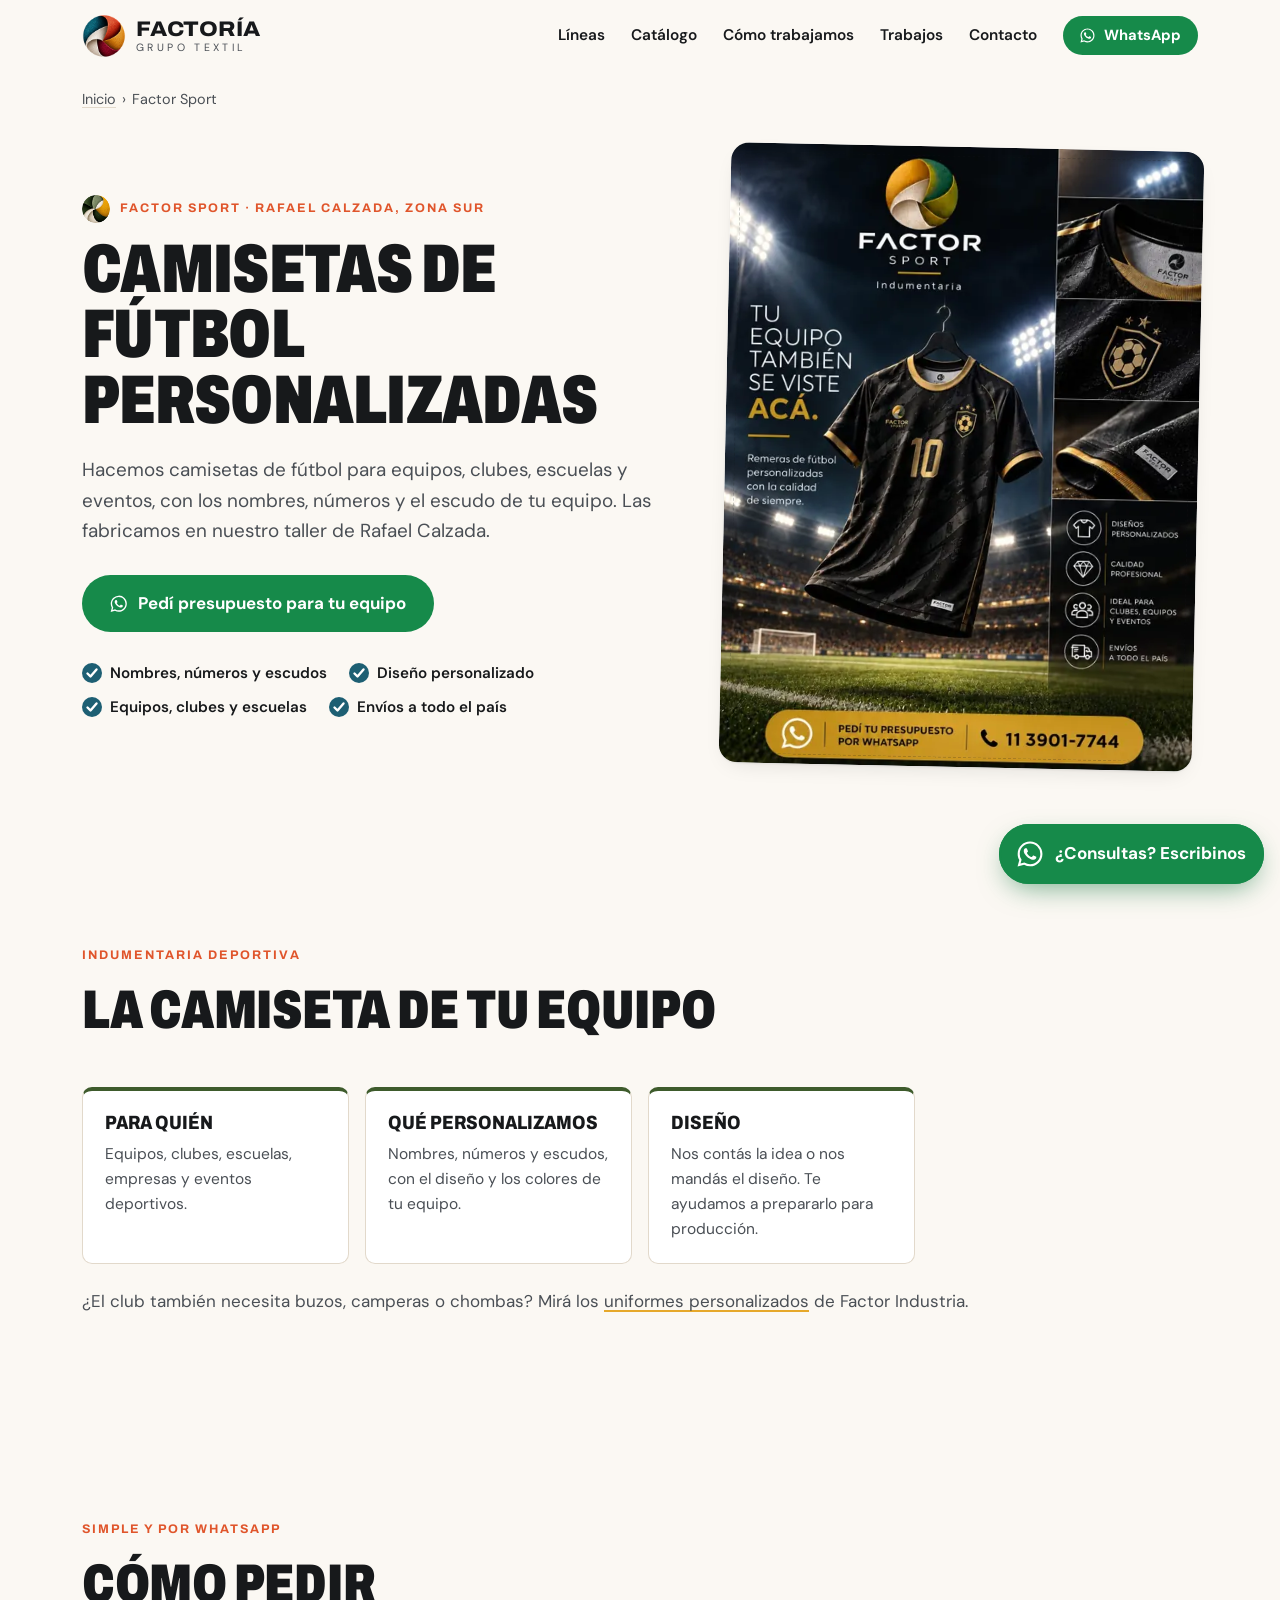
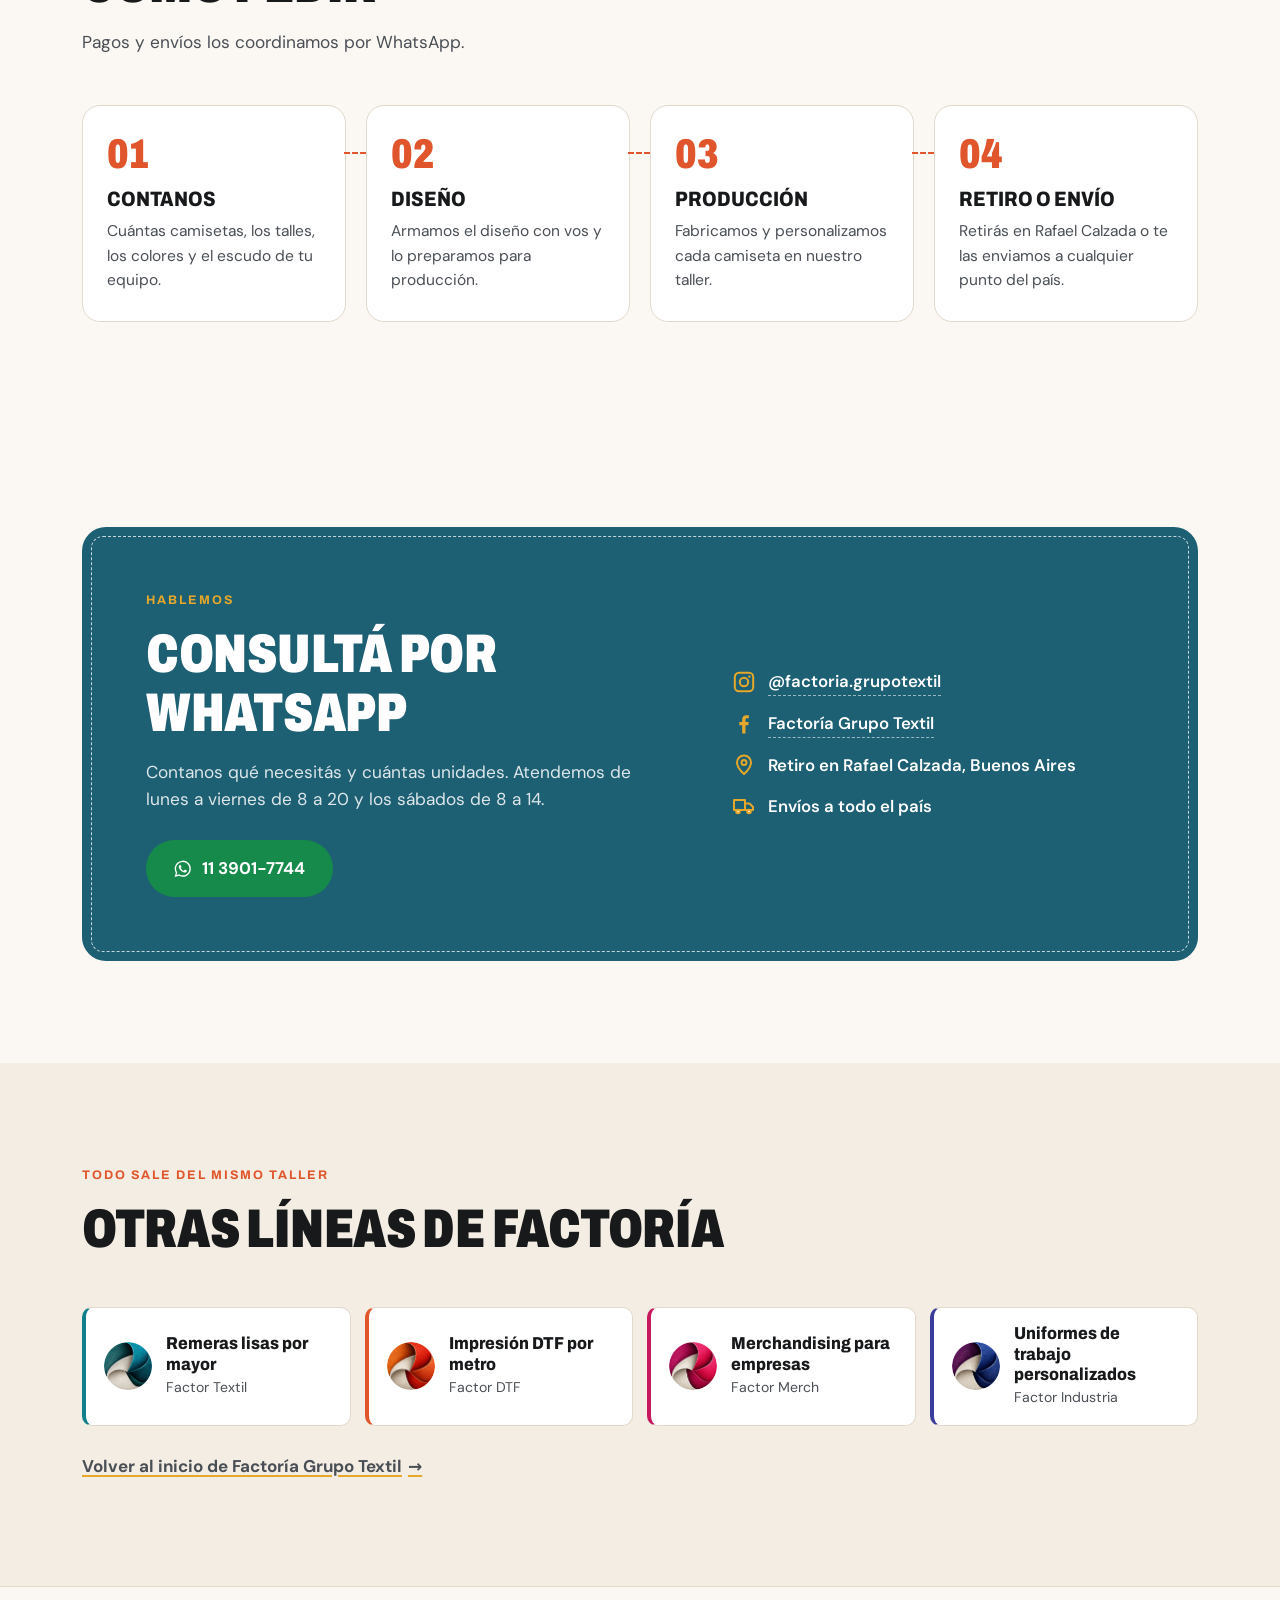
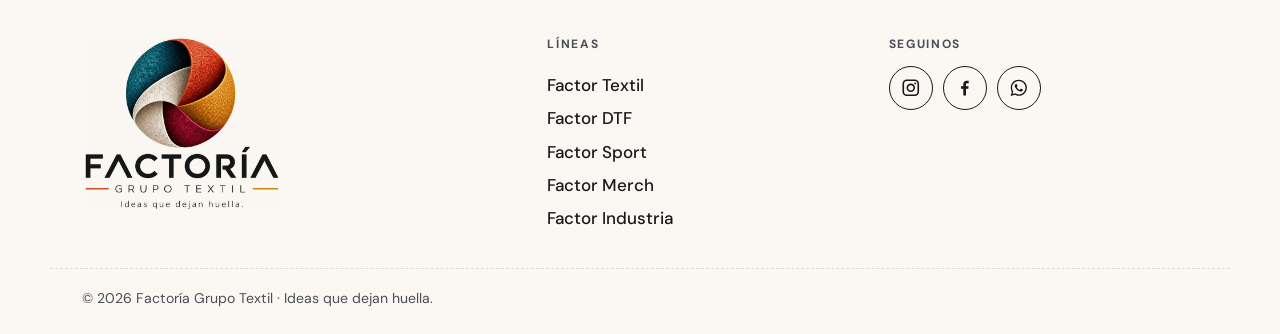
==== camisetas-de-futbol-personalizadas.html @ f6d8043c "Páginas por línea: remeras lisas, DTF, camisetas, merch y uniformes Una página por línea con title, " ====
<!doctype html>
<html lang="es-AR">
<head>
  <meta charset="utf-8">
  <meta name="viewport" content="width=device-width, initial-scale=1">
  <title>Camisetas de fútbol personalizadas · Factor Sport</title>
  <meta name="description" content="Camisetas de fútbol personalizadas para equipos, clubes y escuelas, con nombres, números y escudos. Fábrica en Rafael Calzada, zona sur. Envíos a todo el país.">
  <meta name="theme-color" content="#1d5f73">
  <link rel="canonical" href="https://factoriagrupotextil.com.ar/camisetas-de-futbol-personalizadas">

  <meta property="og:type" content="website">
  <meta property="og:locale" content="es_AR">
  <meta property="og:site_name" content="Factoría Grupo Textil">
  <meta property="og:url" content="https://factoriagrupotextil.com.ar/camisetas-de-futbol-personalizadas">
  <meta property="og:title" content="Camisetas de fútbol personalizadas · Factor Sport">
  <meta property="og:description" content="Camisetas de fútbol personalizadas para equipos, clubes y escuelas, con nombres, números y escudos. Fábrica en Rafael Calzada, zona sur. Envíos a todo el país.">
  <meta property="og:image" content="https://factoriagrupotextil.com.ar/assets/brand/og-image.jpg">
  <meta property="og:image:width" content="1200">
  <meta property="og:image:height" content="630">
  <meta property="og:image:alt" content="Factoría Grupo Textil · Ideas que dejan huella">
  <meta name="twitter:card" content="summary_large_image">

  <link rel="icon" href="/favicon.ico" sizes="any">
  <link rel="icon" type="image/png" sizes="32x32" href="/assets/brand/favicon-32.png">
  <link rel="apple-touch-icon" href="/assets/brand/apple-touch-icon.png">

  <link rel="preload" href="/assets/fonts/archivo-var.woff2" as="font" type="font/woff2" crossorigin>
  <link rel="preload" href="/assets/fonts/dm-sans-var.woff2" as="font" type="font/woff2" crossorigin>
  <link rel="stylesheet" href="/css/styles.css">

  <!-- Google Analytics 4 -->
  <script async src="https://www.googletagmanager.com/gtag/js?id=G-RGEYKYGEFB"></script>
  <script>
    window.dataLayer = window.dataLayer || [];
    function gtag(){dataLayer.push(arguments);}
    gtag('js', new Date());
    gtag('config', 'G-RGEYKYGEFB');
  </script>

  <script type="application/ld+json">
  {
    "@context": "https://schema.org",
    "@graph": [
      {
        "@type": "ClothingStore",
        "@id": "https://factoriagrupotextil.com.ar/#org",
        "name": "Factoría Grupo Textil",
        "url": "https://factoriagrupotextil.com.ar/"
      },
      {
        "@type": "BreadcrumbList",
        "itemListElement": [
          {
            "@type": "ListItem",
            "position": 1,
            "name": "Inicio",
            "item": "https://factoriagrupotextil.com.ar/"
          },
          {
            "@type": "ListItem",
            "position": 2,
            "name": "Factor Sport",
            "item": "https://factoriagrupotextil.com.ar/camisetas-de-futbol-personalizadas"
          }
        ]
      },
      {
        "@type": "Service",
        "@id": "https://factoriagrupotextil.com.ar/camisetas-de-futbol-personalizadas#servicio",
        "name": "Camisetas de fútbol personalizadas",
        "serviceType": "Fabricación de camisetas de fútbol personalizadas",
        "description": "Camisetas de fútbol personalizadas para equipos, clubes y escuelas, con nombres, números y escudos. Fábrica en Rafael Calzada, zona sur. Envíos a todo el país.",
        "url": "https://factoriagrupotextil.com.ar/camisetas-de-futbol-personalizadas",
        "image": "https://factoriagrupotextil.com.ar/assets/img/lineas/sport-equipos.webp",
        "brand": {
          "@type": "Brand",
          "name": "Factor Sport"
        },
        "provider": {
          "@id": "https://factoriagrupotextil.com.ar/#org"
        },
        "areaServed": {
          "@type": "Country",
          "name": "Argentina"
        }
      }
    ]
  }
  </script>
</head>
<body class="page-line" data-linea="Factor Sport" style="--c:#3e5b2c">
  <a class="skip" href="#main">Saltar al contenido</a>

  <!-- ═════════ HEADER ═════════ -->
  <header class="site-header" id="top">
    <div class="wrap header-row">
      <a class="brand" href="/" aria-label="Factoría Grupo Textil, inicio">
        <img src="/assets/brand/factoria-iso.png" alt="" width="44" height="44">
        <span class="brand-text">
          <span class="brand-name">FACTORÍA</span>
          <span class="brand-sub">Grupo Textil</span>
        </span>
      </a>

      <button class="nav-toggle" aria-expanded="false" aria-controls="nav" aria-label="Abrir menú">
        <span></span><span></span><span></span>
      </button>

      <nav class="nav" id="nav" aria-label="Principal">
        <a href="/#lineas">Líneas</a>
        <a href="/#catalogo">Catálogo</a>
        <a href="/#proceso">Cómo trabajamos</a>
        <a href="/#trabajos">Trabajos</a>
        <a href="#contacto">Contacto</a>
        <a class="btn btn-wa btn-sm" data-wa="¡Hola! Quiero un presupuesto de camisetas de fútbol para mi equipo (Factor Sport)." href="https://wa.me/5491139017744" target="_blank" rel="noopener">
          <svg class="ico" aria-hidden="true"><use href="#i-wa"/></svg> WhatsApp
        </a>
      </nav>
    </div>
  </header>

  <main id="main">

    <!-- ═════════ HERO ═════════ -->
    <section class="hero page-hero">
      <div class="wrap">
        <nav class="crumbs" aria-label="Migas de pan">
          <ol>
            <li><a href="/">Inicio</a></li>
            <li aria-current="page">Factor Sport</li>
          </ol>
        </nav>
      </div>
      <div class="wrap hero-grid">
        <div class="hero-copy">
          <p class="eyebrow"><img class="eyebrow-logo" src="/assets/brand/factor-sport-iso.webp" alt="" width="28" height="28"> Factor Sport · Rafael Calzada, zona sur</p>
          <h1 class="display display-page">Camisetas de fútbol personalizadas</h1>
          <p class="lead">Hacemos camisetas de fútbol para equipos, clubes, escuelas y eventos, con los nombres, números y el escudo de tu equipo. Las fabricamos en nuestro taller de Rafael Calzada.</p>

          <div class="hero-ctas">
            <a class="btn btn-wa btn-lg" data-wa="¡Hola! Quiero un presupuesto de camisetas de fútbol para mi equipo (Factor Sport)." href="https://wa.me/5491139017744" target="_blank" rel="noopener"><svg class="ico" aria-hidden="true"><use href="#i-wa"/></svg> Pedí presupuesto para tu equipo</a>
          </div>

          <ul class="checks" aria-label="Por qué Factor Sport">
            <li>Nombres, números y escudos</li>
            <li>Diseño personalizado</li>
            <li>Equipos, clubes y escuelas</li>
            <li>Envíos a todo el país</li>
          </ul>
        </div>

        <figure class="hero-art stitch">
          <img src="/assets/img/lineas/sport-equipos.webp" srcset="/assets/img/lineas/sport-equipos-sm.webp 560w, /assets/img/lineas/sport-equipos.webp 1024w" sizes="(max-width: 900px) min(520px, calc(100vw - 32px)), 480px" alt="Camiseta de fútbol personalizada negra con detalles dorados, número y escudo, de Factor Sport" width="1024" height="1536" fetchpriority="high">
        </figure>
      </div>
    </section>

    <section class="section" id="camisetas">
      <div class="wrap">
        <header class="section-head">
          <p class="eyebrow">Indumentaria deportiva</p>
          <h2 class="title">La camiseta de tu equipo</h2>
        </header>
        <div class="facts">
          <article class="fact">
            <h3>Para quién</h3>
            <p>Equipos, clubes, escuelas, empresas y eventos deportivos.</p>
          </article>
          <article class="fact">
            <h3>Qué personalizamos</h3>
            <p>Nombres, números y escudos, con el diseño y los colores de tu equipo.</p>
          </article>
          <article class="fact">
            <h3>Diseño</h3>
            <p>Nos contás la idea o nos mandás el diseño. Te ayudamos a prepararlo para producción.</p>
          </article>
        </div>
        <!-- COMPLETAR: mínimo de camisetas por equipo; si nombre, número y escudo van incluidos; técnica (¿sublimado total?). Responde Romina. -->
        <p class="note">¿El club también necesita buzos, camperas o chombas? Mirá los <a href="/uniformes-de-trabajo">uniformes personalizados</a> de Factor Industria.</p>
      </div>
    </section>

    <!-- ═════════ CÓMO PEDIR ═════════ -->
    <section class="section" id="como-pedir">
      <div class="wrap">
        <header class="section-head">
          <p class="eyebrow">Simple y por WhatsApp</p>
          <h2 class="title">Cómo pedir</h2>
          <p class="section-lead">Pagos y envíos los coordinamos por WhatsApp.</p>
        </header>
        <ol class="steps">
          <li class="step">
            <span class="step-n">01</span>
            <h3>Contanos</h3>
            <p>Cuántas camisetas, los talles, los colores y el escudo de tu equipo.</p>
          </li>
          <li class="step">
            <span class="step-n">02</span>
            <h3>Diseño</h3>
            <p>Armamos el diseño con vos y lo preparamos para producción.</p>
          </li>
          <li class="step">
            <span class="step-n">03</span>
            <h3>Producción</h3>
            <p>Fabricamos y personalizamos cada camiseta en nuestro taller.</p>
          </li>
          <li class="step">
            <span class="step-n">04</span>
            <h3>Retiro o envío</h3>
            <p>Retirás en Rafael Calzada o te las enviamos a cualquier punto del país.</p>
          </li>
        </ol>
      </div>
    </section>

    <!-- ═════════ CONTACTO ═════════ -->
    <section class="section" id="contacto">
      <div class="wrap">
        <div class="contact stitch">
          <div class="contact-copy">
            <p class="eyebrow">Hablemos</p>
            <h2 class="title">Consultá por WhatsApp</h2>
            <p class="section-lead">Contanos qué necesitás y cuántas unidades. Atendemos de lunes a viernes de 8 a 20 y los sábados de 8 a 14.</p>
            <a class="btn btn-wa btn-lg" data-wa="¡Hola! Quiero un presupuesto de camisetas de fútbol para mi equipo (Factor Sport)." href="https://wa.me/5491139017744" target="_blank" rel="noopener"><svg class="ico" aria-hidden="true"><use href="#i-wa"/></svg> 11 3901-7744</a>
          </div>
          <ul class="contact-list">
            <li>
              <svg class="ico" aria-hidden="true"><use href="#i-ig"/></svg>
              <a href="https://www.instagram.com/factoria.grupotextil/" target="_blank" rel="noopener">@factoria.grupotextil</a>
            </li>
            <li>
              <svg class="ico" aria-hidden="true"><use href="#i-fb"/></svg>
              <a href="https://www.facebook.com/Factoria.grupo.textil" target="_blank" rel="noopener">Factoría Grupo Textil</a>
            </li>
            <li>
              <svg class="ico" aria-hidden="true"><use href="#i-pin"/></svg>
              <span>Retiro en Rafael Calzada, Buenos Aires</span>
            </li>
            <li>
              <svg class="ico" aria-hidden="true"><use href="#i-truck"/></svg>
              <span>Envíos a todo el país</span>
            </li>
          </ul>
        </div>
      </div>
    </section>

    <section class="section section-alt" id="lineas">
      <div class="wrap">
        <header class="section-head">
          <p class="eyebrow">Todo sale del mismo taller</p>
          <h2 class="title">Otras líneas de Factoría</h2>
        </header>
        <nav class="others" aria-label="Otras líneas">
          <a class="other" href="/remeras-lisas-por-mayor" style="--c:#12808a"><img src="/assets/brand/factor-textil-iso.webp" alt="" width="48" height="48" loading="lazy"><span><strong>Remeras lisas por mayor</strong>Factor Textil</span></a>
          <a class="other" href="/impresion-dtf" style="--c:#e0552b"><img src="/assets/brand/factor-dtf-iso.webp" alt="" width="48" height="48" loading="lazy"><span><strong>Impresión DTF por metro</strong>Factor DTF</span></a>
          <a class="other" href="/merchandising-para-empresas" style="--c:#c8195f"><img src="/assets/brand/factor-merch-iso.webp" alt="" width="48" height="48" loading="lazy"><span><strong>Merchandising para empresas</strong>Factor Merch</span></a>
          <a class="other" href="/uniformes-de-trabajo" style="--c:#3b3d9c"><img src="/assets/brand/factor-indu-iso.webp" alt="" width="48" height="48" loading="lazy"><span><strong>Uniformes de trabajo personalizados</strong>Factor Industria</span></a>
        </nav>
        <p class="note"><a class="link-arrow" href="/">Volver al inicio de Factoría Grupo Textil</a></p>
      </div>
    </section>
  </main>

  <!-- ═════════ FOOTER ═════════ -->
  <footer class="site-footer">
    <div class="wrap footer-grid">
      <div>
        <a href="/"><img class="footer-logo" src="/assets/brand/factoria-logo.webp" alt="Factoría Grupo Textil · Ideas que dejan huella." width="220" height="195" loading="lazy"></a>
      </div>
      <nav aria-label="Líneas">
        <p class="f-title">Líneas</p>
        <a href="/remeras-lisas-por-mayor">Factor Textil</a>
        <a href="/impresion-dtf">Factor DTF</a>
        <a href="/camisetas-de-futbol-personalizadas">Factor Sport</a>
        <a href="/merchandising-para-empresas">Factor Merch</a>
        <a href="/uniformes-de-trabajo">Factor Industria</a>
      </nav>
      <div>
        <p class="f-title">Seguinos</p>
        <div class="socials">
          <a href="https://www.instagram.com/factoria.grupotextil/" target="_blank" rel="noopener" aria-label="Instagram"><svg class="ico" aria-hidden="true"><use href="#i-ig"/></svg></a>
          <a href="https://www.facebook.com/Factoria.grupo.textil" target="_blank" rel="noopener" aria-label="Facebook"><svg class="ico" aria-hidden="true"><use href="#i-fb"/></svg></a>
          <a data-wa="¡Hola Factoría!" href="https://wa.me/5491139017744" target="_blank" rel="noopener" aria-label="WhatsApp"><svg class="ico" aria-hidden="true"><use href="#i-wa"/></svg></a>
        </div>
      </div>
    </div>
    <div class="wrap footer-bottom">
      <p>© <span id="year">2026</span> Factoría Grupo Textil · Ideas que dejan huella.</p>
    </div>
  </footer>

  <!-- Botón flotante de WhatsApp -->
  <a class="wa-float" data-wa="¡Hola! Quiero un presupuesto de camisetas de fútbol para mi equipo (Factor Sport)." href="https://wa.me/5491139017744" target="_blank" rel="noopener" aria-label="Escribinos por WhatsApp">
    <svg aria-hidden="true"><use href="#i-wa"/></svg>
    <span class="wa-float-label">¿Consultas? Escribinos</span>
  </a>

  <!-- Lightbox -->
  <dialog class="lightbox" id="lightbox" aria-label="Imagen ampliada">
    <button class="lb-close" type="button" aria-label="Cerrar">×</button>
    <img alt="">
    <p class="lb-caption"></p>
  </dialog>

  <!-- Íconos -->
  <svg width="0" height="0" style="position:absolute" aria-hidden="true">
    <symbol id="i-wa" viewBox="0 0 24 24"><path fill="currentColor" d="M19.05 4.91A9.82 9.82 0 0 0 12.04 2C6.58 2 2.13 6.45 2.13 11.91c0 1.75.46 3.45 1.32 4.95L2.05 22l5.25-1.38a9.9 9.9 0 0 0 4.74 1.21c5.46 0 9.91-4.45 9.91-9.91 0-2.65-1.03-5.14-2.9-7.01ZM12.04 20.15a8.2 8.2 0 0 1-4.19-1.15l-.3-.18-3.12.82.83-3.04-.2-.31a8.2 8.2 0 0 1-1.26-4.38c0-4.54 3.7-8.24 8.24-8.24 2.2 0 4.27.86 5.82 2.42a8.18 8.18 0 0 1 2.41 5.83c.01 4.54-3.69 8.23-8.23 8.23Zm4.52-6.16c-.25-.12-1.47-.72-1.69-.81-.23-.08-.39-.12-.56.12-.17.25-.64.81-.78.97-.14.17-.29.19-.54.06-.25-.12-1.05-.39-1.99-1.23-.74-.66-1.23-1.47-1.38-1.72-.14-.25-.02-.38.11-.51.11-.11.25-.29.37-.43.12-.14.17-.25.25-.41.08-.17.04-.31-.02-.43-.06-.12-.56-1.34-.76-1.84-.2-.48-.41-.42-.56-.43h-.48c-.17 0-.43.06-.66.31-.22.25-.86.85-.86 2.07 0 1.22.89 2.4 1.01 2.56.12.17 1.75 2.67 4.23 3.74.59.26 1.05.41 1.41.52.59.19 1.13.16 1.56.1.48-.07 1.47-.6 1.67-1.18.21-.58.21-1.07.14-1.18-.06-.11-.22-.17-.47-.29Z"/></symbol>
    <symbol id="i-ig" viewBox="0 0 24 24"><path fill="none" stroke="currentColor" stroke-width="2" d="M7 2.8h10A4.2 4.2 0 0 1 21.2 7v10a4.2 4.2 0 0 1-4.2 4.2H7A4.2 4.2 0 0 1 2.8 17V7A4.2 4.2 0 0 1 7 2.8Z"/><circle cx="12" cy="12" r="4.2" fill="none" stroke="currentColor" stroke-width="2"/><circle cx="17.4" cy="6.6" r="1.2" fill="currentColor"/></symbol>
    <symbol id="i-fb" viewBox="0 0 24 24"><path fill="currentColor" d="M13.5 21.5v-8.2h2.8l.4-3.3h-3.2V7.9c0-.95.27-1.6 1.63-1.6h1.72V3.37a23 23 0 0 0-2.5-.13c-2.48 0-4.18 1.51-4.18 4.3V10H7.3v3.3h2.87v8.2h3.33Z"/></symbol>
    <symbol id="i-pin" viewBox="0 0 24 24"><path fill="none" stroke="currentColor" stroke-width="2" d="M12 21s-7-6.2-7-11.5A7 7 0 0 1 19 9.5C19 14.8 12 21 12 21Z"/><circle cx="12" cy="9.5" r="2.5" fill="none" stroke="currentColor" stroke-width="2"/></symbol>
    <symbol id="i-truck" viewBox="0 0 24 24"><path fill="none" stroke="currentColor" stroke-width="2" stroke-linejoin="round" d="M2 6h11v10H2zM13 9.5h4.5L21 13v3h-8z"/><circle cx="6" cy="17.5" r="1.8" fill="#fff" stroke="currentColor" stroke-width="2"/><circle cx="17" cy="17.5" r="1.8" fill="#fff" stroke="currentColor" stroke-width="2"/></symbol>
  </svg>

  <script src="/js/main.js"></script>
</body>
</html>
---- css/styles.css ----
/* Factoría Grupo Textil · styles.css */

/* Fuentes alojadas en el sitio (licencia SIL OFL, ver assets/fonts) */
@font-face {
  font-family: "Archivo"; src: url("/assets/fonts/archivo-var.woff2") format("woff2");
  font-weight: 100 900; font-stretch: 62% 125%; font-style: normal; font-display: swap;
}
@font-face {
  font-family: "DM Sans"; src: url("/assets/fonts/dm-sans-var.woff2") format("woff2");
  font-weight: 100 1000; font-style: normal; font-display: swap;
}

:root {
  --ink: #17191b;
  --ink-2: #4a4f55;
  --paper: #fbf8f3;
  --cream: #f3ede3;
  --line: #e2d9cb;

  --petroleo: #1d5f73;
  --naranja: #e0552b;
  --mostaza: #e6a82a;
  --bordo: #a3173a;

  --wa: #168a4a;
  --wa-hover: #10733c;

  --radius: 18px;
  --radius-sm: 10px;
  --shadow: 0 1px 2px rgba(23,25,27,.06), 0 8px 24px -12px rgba(23,25,27,.18);

  --f-display: "Archivo", "Arial Narrow", system-ui, sans-serif;
  --f-body: "DM Sans", system-ui, -apple-system, "Segoe UI", sans-serif;

  --wrap: 1180px;
  --gutter: clamp(16px, 4vw, 32px);
  --header-h: 72px;
}

*, *::before, *::after { box-sizing: border-box; }
html { scroll-behavior: smooth; scroll-padding-top: calc(var(--header-h) + 12px); -webkit-text-size-adjust: 100%; }
@media (prefers-reduced-motion: reduce) { html { scroll-behavior: auto; } }

body {
  margin: 0;
  background: var(--paper);
  color: var(--ink);
  font-family: var(--f-body);
  font-size: 17px;
  line-height: 1.6;
  -webkit-font-smoothing: antialiased;
  overflow-x: hidden;
}
img { max-width: 100%; height: auto; display: block; }
a { color: inherit; }
button { font: inherit; color: inherit; }
h1, h2, h3 { margin: 0; line-height: 1.08; }
p { margin: 0; }

.wrap { width: 100%; max-width: var(--wrap); margin-inline: auto; padding-inline: var(--gutter); }

.skip {
  position: absolute; left: 12px; top: -60px; z-index: 100;
  background: var(--ink); color: #fff; padding: 10px 14px; border-radius: 8px; text-decoration: none;
}
.skip:focus { top: 12px; }

:focus-visible { outline: 3px solid var(--mostaza); outline-offset: 3px; border-radius: 6px; }

/* ── Iconos */
.ico { width: 1.15em; height: 1.15em; flex: none; }

/* ── Botones */
.btn {
  display: inline-flex; align-items: center; justify-content: center; gap: .55em;
  padding: .8em 1.25em; border-radius: 999px; border: 2px solid transparent;
  font-weight: 700; font-size: 1rem; line-height: 1.1; text-decoration: none; cursor: pointer;
  transition: background-color .18s, color .18s, border-color .18s, transform .18s;
}
.btn:active { transform: translateY(1px); }
.btn-sm { padding: .6em 1em; font-size: .92rem; }
.btn-lg { padding: 1em 1.5em; font-size: 1.06rem; }
.btn-wa { background: var(--wa); color: #fff; }
.btn-wa:hover { background: var(--wa-hover); }
.btn-ghost { border-color: var(--ink); color: var(--ink); background: transparent; }
.btn-ghost:hover { background: var(--ink); color: var(--paper); }
.btn-line { background: var(--c, var(--ink)); color: #fff; }
.btn-line:hover { filter: brightness(.88); }

.link-arrow {
  display: inline-flex; align-items: center; gap: .35em;
  background: none; border: 0; padding: .2em 0; cursor: pointer;
  font-weight: 700; text-decoration: underline; text-decoration-thickness: 2px; text-underline-offset: 4px;
  text-decoration-color: var(--mostaza);
}
.link-arrow::after { content: "→"; transition: transform .18s; }
.link-arrow:hover::after { transform: translateX(3px); }

/* ── Costura (detalle textil) */
.stitch { position: relative; }
.stitch::after {
  content: ""; position: absolute; inset: 9px; pointer-events: none;
  border: 1.5px dashed rgba(255,255,255,.75); border-radius: calc(var(--radius) - 6px);
}

/* ── Textos comunes */
.eyebrow {
  font-family: var(--f-display); font-weight: 700; font-stretch: 100%;
  text-transform: uppercase; letter-spacing: .16em; font-size: .78rem; color: var(--naranja);
  margin-bottom: .9rem;
}
.title {
  font-family: var(--f-display); font-weight: 900; font-stretch: 75%;
  text-transform: uppercase; font-size: clamp(2rem, 4.6vw, 3.4rem); letter-spacing: -.005em;
}
.section-lead { color: var(--ink-2); font-size: 1.08rem; max-width: 60ch; margin-top: 1rem; }

/* ── Header */
.site-header {
  position: sticky; top: 0; z-index: 50; height: var(--header-h);
  background: rgba(251,248,243,.92); backdrop-filter: saturate(1.4) blur(10px); -webkit-backdrop-filter: saturate(1.4) blur(10px);
  border-bottom: 1px solid transparent; transition: border-color .2s, box-shadow .2s;
}
.site-header.scrolled { border-bottom-color: var(--line); box-shadow: 0 6px 20px -16px rgba(0,0,0,.4); }
.header-row { height: 100%; display: flex; align-items: center; justify-content: space-between; gap: 16px; }

.brand { display: inline-flex; align-items: center; gap: 10px; text-decoration: none; }
.brand img { width: 44px; height: 44px; }
.brand-text { display: flex; flex-direction: column; line-height: 1; }
.brand-name { font-family: var(--f-display); font-weight: 800; font-stretch: 110%; font-size: 1.32rem; letter-spacing: .02em; }
.brand-sub { font-size: .66rem; letter-spacing: .32em; text-transform: uppercase; color: var(--ink-2); margin-top: 4px; }

.nav { display: flex; align-items: center; gap: 26px; }
.nav > a:not(.btn) { text-decoration: none; font-weight: 600; font-size: .96rem; position: relative; }
.nav > a:not(.btn)::after {
  content: ""; position: absolute; left: 0; right: 100%; bottom: -4px; height: 2px; background: var(--naranja); transition: right .2s;
}
.nav > a:not(.btn):hover::after { right: 0; }

.nav-toggle { display: none; }

@media (max-width: 900px) {
  .nav-toggle {
    display: inline-flex; flex-direction: column; justify-content: center; gap: 5px;
    width: 44px; height: 44px; padding: 10px; border: 0; background: transparent; cursor: pointer;
  }
  .nav-toggle span { display: block; height: 2px; background: var(--ink); border-radius: 2px; transition: transform .2s, opacity .2s; }
  .nav-open .nav-toggle span:nth-child(1) { transform: translateY(7px) rotate(45deg); }
  .nav-open .nav-toggle span:nth-child(2) { opacity: 0; }
  .nav-open .nav-toggle span:nth-child(3) { transform: translateY(-7px) rotate(-45deg); }

  .nav {
    position: fixed; inset: var(--header-h) 0 auto 0;
    flex-direction: column; align-items: stretch; gap: 0;
    background: var(--paper); border-bottom: 1px solid var(--line);
    padding: 8px var(--gutter) 20px;
    transform: translateY(-8px); opacity: 0; visibility: hidden; transition: opacity .2s, transform .2s, visibility .2s;
  }
  .nav-open .nav { transform: none; opacity: 1; visibility: visible; }
  .nav > a:not(.btn) { padding: 14px 0; border-bottom: 1px dashed var(--line); font-size: 1.05rem; }
  .nav > a:not(.btn)::after { display: none; }
  .nav .btn { margin-top: 16px; }
}

/* ── Hero */
.hero { padding: clamp(32px, 6vw, 72px) 0 clamp(40px, 6vw, 80px); overflow: hidden; }
.hero-grid { display: grid; grid-template-columns: minmax(0, 1.1fr) minmax(0, .9fr); gap: clamp(28px, 5vw, 64px); align-items: center; }

.display {
  font-family: var(--f-display); font-weight: 900; font-stretch: 72%;
  text-transform: uppercase; font-size: clamp(2.5rem, 6.6vw, 5.2rem); line-height: .95; letter-spacing: -.01em;
}
.hl {
  display: inline-block; background: var(--mostaza); color: var(--ink);
  padding: .02em .14em .04em; margin-left: -.06em; transform: rotate(-1deg); box-decoration-break: clone; -webkit-box-decoration-break: clone;
}
.display-sub {
  display: block; margin-top: .55em;
  font-family: var(--f-body); font-weight: 700; font-size: clamp(.95rem, 1.7vw, 1.2rem);
  letter-spacing: .32em; color: var(--ink-2);
}
.lead { font-size: clamp(1.05rem, 1.5vw, 1.18rem); color: var(--ink-2); max-width: 54ch; margin-top: 1.4rem; }

.hero-ctas { display: flex; flex-wrap: wrap; gap: 12px; margin-top: 1.8rem; }

.checks { list-style: none; padding: 0; margin: 1.8rem 0 0; display: flex; flex-wrap: wrap; gap: 10px 22px; }
.checks li { display: inline-flex; align-items: center; gap: 8px; font-weight: 600; font-size: .95rem; }
.checks li::before {
  content: ""; width: 20px; height: 20px; flex: none; border-radius: 50%;
  background: var(--petroleo) url("data:image/svg+xml,%3Csvg xmlns='http://www.w3.org/2000/svg' viewBox='0 0 20 20'%3E%3Cpath d='M5.5 10.5l3 3 6-7' fill='none' stroke='%23fff' stroke-width='2.4' stroke-linecap='round' stroke-linejoin='round'/%3E%3C/svg%3E") center/100% no-repeat;
}

.hero-art { margin: 0; border-radius: var(--radius); overflow: hidden; background: #fff; box-shadow: var(--shadow); transform: rotate(1.2deg); }
.hero-art::after { border-color: rgba(23,25,27,.22); }
.hero-art img { width: 100%; }

@media (max-width: 600px) { .display { font-size: 12vw; } }
@media (max-width: 900px) {
  .hero-grid { grid-template-columns: 1fr; }
  .hero-art { transform: none; max-width: 520px; }
}

/* ── Públicos */
.audiences { padding-bottom: clamp(48px, 7vw, 88px); }
.aud-grid { display: grid; grid-template-columns: 1fr 1fr; gap: 20px; }
.aud { border-radius: var(--radius); padding: clamp(24px, 3.5vw, 40px); display: flex; flex-direction: column; gap: 12px; }
.aud h2 { font-family: var(--f-display); font-weight: 800; font-stretch: 85%; font-size: clamp(1.5rem, 2.6vw, 2rem); text-transform: uppercase; }
.aud p:not(.aud-tag) { color: inherit; opacity: .88; max-width: 48ch; }
.aud .link-arrow { margin-top: auto; align-self: flex-start; }
.aud-tag { font-weight: 700; text-transform: uppercase; letter-spacing: .14em; font-size: .75rem; }
.aud-a { background: var(--petroleo); color: #fff; }
.aud-a .aud-tag { color: var(--mostaza); }
.aud-b { background: var(--naranja); color: #fff; }
.aud-b .aud-tag { color: #fff2d6; }
.aud .link-arrow { text-decoration-color: currentColor; }

@media (max-width: 760px) { .aud-grid { grid-template-columns: 1fr; } }

/* ── Secciones */
.section { padding: clamp(56px, 8vw, 104px) 0; }
.section-alt { background: var(--cream); }
.section-head { margin-bottom: clamp(28px, 4vw, 48px); }

/* ── Líneas */
.lines { display: flex; flex-direction: column; gap: clamp(40px, 6vw, 72px); }
.line { display: grid; grid-template-columns: minmax(0, .85fr) minmax(0, 1.15fr); gap: clamp(24px, 5vw, 64px); align-items: center; }
.line:nth-child(even) .line-media { order: 2; }

.line-media {
  border-radius: var(--radius); overflow: hidden; background: #fff; box-shadow: var(--shadow);
  justify-self: center; width: 100%; max-width: 440px;
}
.line-media img { width: 100%; max-height: 560px; object-fit: cover; object-position: top; cursor: zoom-in; }
.line-media::after { border-color: color-mix(in srgb, var(--c) 55%, transparent); }

.line-body { position: relative; padding-left: 22px; border-left: 4px solid var(--c); }
.line-logo { width: 64px; height: 64px; border-radius: 50%; margin-bottom: 14px; }
.line h3 { font-family: var(--f-display); font-weight: 900; font-stretch: 80%; text-transform: uppercase; font-size: clamp(1.9rem, 3.6vw, 2.7rem); }
.line-tag { color: var(--c); font-weight: 700; font-size: 1.1rem; margin-top: 4px; }

.bullets { list-style: none; padding: 0; margin: 18px 0 24px; display: grid; gap: 8px; }
.bullets li { position: relative; padding-left: 26px; }
.bullets li::before {
  content: ""; position: absolute; left: 0; top: .62em; width: 14px; height: 0;
  border-top: 2px dashed var(--c);
}
.line-actions { display: flex; flex-wrap: wrap; align-items: center; gap: 14px 22px; }

@media (max-width: 820px) {
  .line { grid-template-columns: 1fr; }
  .line:nth-child(even) .line-media { order: 0; }
  .line-media { max-width: 520px; justify-self: start; }
  .line-media img { max-height: 420px; }
}

/* ── Catálogo */
.filters { display: flex; flex-wrap: wrap; gap: 8px; margin-bottom: 24px; }
.chip {
  border: 1.5px solid var(--ink); background: transparent; border-radius: 999px;
  padding: .45em 1em; font-weight: 600; font-size: .92rem; cursor: pointer; transition: background-color .15s, color .15s;
}
.chip:hover { background: rgba(23,25,27,.06); }
.chip[aria-selected="true"] { background: var(--ink); color: var(--paper); }

.products { display: grid; grid-template-columns: repeat(auto-fill, minmax(260px, 1fr)); gap: 16px; }
.product {
  background: #fff; border-radius: var(--radius-sm); padding: 20px; border: 1px solid var(--line);
  display: flex; flex-direction: column; gap: 10px; transition: transform .18s, box-shadow .18s;
}
.product:hover { transform: translateY(-2px); box-shadow: var(--shadow); }
.p-cat { font-size: .72rem; font-weight: 700; text-transform: uppercase; letter-spacing: .14em; color: var(--naranja); }
.p-name { font-family: var(--f-display); font-weight: 800; font-stretch: 90%; font-size: 1.12rem; line-height: 1.2; }
.p-desc { color: var(--ink-2); font-size: .94rem; }
.p-sizes { list-style: none; padding: 0; margin: 2px 0 0; display: flex; flex-wrap: wrap; gap: 6px; }
.p-sizes li {
  font-size: .78rem; font-weight: 700; padding: 3px 8px; border-radius: 6px;
  background: var(--cream); border: 1px dashed #cdbfa9;
}
.more-wrap { display: flex; justify-content: center; margin-top: 28px; }
.p-actions { margin-top: auto; padding-top: 8px; display: flex; flex-wrap: wrap; align-items: center; gap: 10px 16px; }

/* ── Proceso */
.steps { list-style: none; padding: 0; margin: 0; display: grid; grid-template-columns: repeat(4, 1fr); gap: 20px; counter-reset: s; }
.step { position: relative; padding: 28px 24px; border-radius: var(--radius); background: #fff; border: 1px solid var(--line); }
.step:not(:last-child)::after {
  content: ""; position: absolute; top: 46px; right: -21px; width: 22px; border-top: 2px dashed var(--naranja);
}
.step-n { font-family: var(--f-display); font-weight: 900; font-stretch: 75%; font-size: 2.6rem; line-height: 1; color: var(--naranja); }
.step h3 { font-family: var(--f-display); font-weight: 800; font-stretch: 85%; text-transform: uppercase; font-size: 1.3rem; margin: 12px 0 8px; }
.step p { color: var(--ink-2); font-size: .97rem; }

@media (max-width: 960px) {
  .steps { grid-template-columns: 1fr 1fr; }
  .step:nth-child(2)::after { display: none; }
}
@media (max-width: 560px) {
  .steps { grid-template-columns: 1fr; }
  .step::after { display: none; }
}

/* ── Trabajos (sección oscura) */
.section-dark { background: #141618; color: #f3ede3; }
.section-dark .eyebrow { color: var(--mostaza); }

.gallery {
  display: grid; grid-template-columns: repeat(auto-fill, minmax(220px, 1fr));
  grid-auto-rows: 240px; grid-auto-flow: dense; gap: 12px;
}
.g-item {
  position: relative; padding: 0; border: 0; border-radius: var(--radius-sm); overflow: hidden; cursor: zoom-in;
  background: #222; text-align: left;
}
.g-item img { width: 100%; height: 100%; object-fit: cover; transition: transform .4s; }
.g-item:hover img { transform: scale(1.04); }
.g-item span {
  position: absolute; left: 10px; bottom: 10px; right: 10px;
  font-weight: 700; font-size: .86rem; color: #fff;
  background: rgba(20,22,24,.78); padding: 6px 10px; border-radius: 8px; width: fit-content; max-width: calc(100% - 20px);
}
.g-tall { grid-row: span 2; }
.g-wide { grid-column: span 2; }
@media (max-width: 520px) {
  .gallery { grid-template-columns: 1fr 1fr; grid-auto-rows: 170px; gap: 8px; }
  .g-item span { font-size: .74rem; padding: 4px 7px; left: 6px; bottom: 6px; }
}

.gallery-cta { margin-top: 32px; display: flex; flex-wrap: wrap; align-items: center; gap: 14px 18px; font-weight: 700; font-size: 1.1rem; }

/* ── Contacto */
.contact {
  display: grid; grid-template-columns: 1.3fr 1fr; gap: clamp(24px, 5vw, 64px); align-items: center;
  background: var(--petroleo); color: #fff; border-radius: calc(var(--radius) + 6px);
  padding: clamp(28px, 5vw, 64px);
}
.contact .eyebrow { color: var(--mostaza); }
.contact .section-lead { color: rgba(255,255,255,.85); margin-bottom: 1.6rem; }
.contact-list { list-style: none; padding: 0; margin: 0; display: grid; gap: 14px; }
.contact-list li { display: flex; align-items: center; gap: 12px; font-weight: 600; font-size: 1.05rem; }
.contact-list .ico { width: 24px; height: 24px; color: var(--mostaza); }
.contact-list a { text-decoration: none; border-bottom: 1.5px dashed rgba(255,255,255,.55); }
.contact-list a:hover { border-bottom-style: solid; }
@media (max-width: 820px) { .contact { grid-template-columns: 1fr; } }

/* ── Footer */
.site-footer { border-top: 1px solid var(--line); padding: 48px 0 24px; background: var(--paper); }
.footer-grid { display: grid; grid-template-columns: 1.4fr 1fr 1fr; gap: 32px; align-items: start; }
.footer-logo { width: 200px; height: auto; mix-blend-mode: multiply; }
.f-title { font-weight: 700; text-transform: uppercase; letter-spacing: .14em; font-size: .75rem; color: var(--ink-2); margin-bottom: 12px; }
.site-footer nav { display: grid; gap: 6px; }
.site-footer nav a { text-decoration: none; font-weight: 500; }
.site-footer nav a:hover { color: var(--naranja); }
.socials { display: flex; gap: 10px; }
.socials a {
  width: 44px; height: 44px; border-radius: 50%; display: grid; place-items: center;
  border: 1.5px solid var(--ink); transition: background-color .15s, color .15s;
}
.socials a:hover { background: var(--ink); color: var(--paper); }
.footer-bottom { margin-top: 36px; padding-top: 18px; border-top: 1px dashed var(--line); font-size: .88rem; color: var(--ink-2); }
@media (max-width: 720px) { .footer-grid { grid-template-columns: 1fr 1fr; } .footer-grid > div:first-child { grid-column: 1 / -1; } }

/* ── WhatsApp flotante */
.wa-float {
  position: fixed; right: max(16px, env(safe-area-inset-right)); bottom: max(16px, env(safe-area-inset-bottom)); z-index: 60;
  display: inline-flex; align-items: center; gap: 10px;
  height: 60px; padding: 0 18px 0 16px; border-radius: 999px;
  background: var(--wa); color: #fff; text-decoration: none; font-weight: 700;
  box-shadow: 0 10px 28px -8px rgba(16,115,60,.6);
  transition: background-color .18s, transform .18s;
}
.wa-float:hover { background: var(--wa-hover); transform: translateY(-2px); }
.wa-float svg { width: 30px; height: 30px; flex: none; }
.wa-float::before {
  content: ""; position: absolute; inset: 0; border-radius: inherit; border: 2px solid var(--wa);
  animation: pulse 2.4s ease-out infinite; pointer-events: none;
}
@keyframes pulse { 0% { transform: scale(1); opacity: .7; } 80%, 100% { transform: scale(1.35); opacity: 0; } }
@media (prefers-reduced-motion: reduce) { .wa-float::before { animation: none; display: none; } }
@media (max-width: 640px) {
  .wa-float { width: 60px; padding: 0; justify-content: center; }
  .wa-float-label { position: absolute; width: 1px; height: 1px; overflow: hidden; clip: rect(0 0 0 0); white-space: nowrap; }
}

/* ── Lightbox */
.lightbox {
  border: 0; padding: 0; background: transparent; max-width: min(92vw, 1100px); max-height: 92vh; overflow: visible;
}
.lightbox::backdrop { background: rgba(10,11,12,.86); }
.lightbox img { max-width: min(92vw, 1100px); max-height: 82vh; width: auto; margin-inline: auto; border-radius: 10px; }
.lb-caption { color: #f3ede3; text-align: center; margin-top: 10px; font-weight: 600; }
.lb-close {
  position: absolute; top: -14px; right: -14px; width: 44px; height: 44px; border-radius: 50%;
  border: 0; background: #fff; color: var(--ink); font-size: 1.7rem; line-height: 1; cursor: pointer; box-shadow: var(--shadow);
}
@media (max-width: 640px) { .lb-close { top: -52px; right: 0; } }

/* ── Páginas de línea */
.page-hero { padding-top: 16px; }
.crumbs ol { list-style: none; padding: 0; margin: 0 0 clamp(20px, 3vw, 36px); display: flex; flex-wrap: wrap; gap: 6px; font-size: .9rem; color: var(--ink-2); }
.crumbs li + li::before { content: "›"; margin-right: 6px; }
.crumbs a { text-decoration-color: var(--line); text-underline-offset: 3px; }
.eyebrow-logo { display: inline-block; width: 28px; height: 28px; border-radius: 50%; vertical-align: middle; margin-right: 6px; }
.display-page { font-size: clamp(2.3rem, 5.4vw, 4.3rem); }
.page-hero .hero-art img { max-height: 620px; object-fit: cover; object-position: top; }

.facts { display: grid; grid-template-columns: repeat(auto-fill, minmax(250px, 1fr)); gap: 16px; }
.fact { background: #fff; border: 1px solid var(--line); border-top: 4px solid var(--c, var(--naranja)); border-radius: var(--radius-sm); padding: 22px; }
.fact h3 { font-family: var(--f-display); font-weight: 800; font-stretch: 85%; text-transform: uppercase; font-size: 1.2rem; margin-bottom: 8px; }
.fact p { color: var(--ink-2); font-size: .97rem; }
.fact a, .note a { text-decoration-color: var(--mostaza); text-decoration-thickness: 2px; text-underline-offset: 3px; }

.page-figure { margin: 28px 0 0; max-width: 560px; border-radius: var(--radius); overflow: hidden; background: #fff; box-shadow: var(--shadow); }
.page-figure::after { border-color: color-mix(in srgb, var(--c) 55%, transparent); }
.figure-zoom { display: block; width: 100%; padding: 0; border: 0; background: none; cursor: zoom-in; }
.split { display: grid; grid-template-columns: minmax(0, 1.1fr) minmax(0, .9fr); gap: clamp(28px, 5vw, 64px); align-items: center; }
.split .page-figure { margin: 0; justify-self: center; }
.prose { max-width: 60ch; color: var(--ink-2); margin-top: 1.2rem; }
.prose p + p { margin-top: 1em; }
.note { margin-top: 24px; color: var(--ink-2); }
@media (max-width: 820px) { .split { grid-template-columns: 1fr; } .split .page-figure { justify-self: start; } }

.others { display: grid; grid-template-columns: repeat(auto-fill, minmax(240px, 1fr)); gap: 14px; }
.other {
  display: flex; align-items: center; gap: 14px; padding: 16px 18px; text-decoration: none;
  background: #fff; border: 1px solid var(--line); border-left: 4px solid var(--c); border-radius: var(--radius-sm);
  transition: transform .18s, box-shadow .18s;
}
.other:hover { transform: translateY(-2px); box-shadow: var(--shadow); }
.other img { width: 48px; height: 48px; border-radius: 50%; flex: none; }
.other span { display: flex; flex-direction: column; font-size: .88rem; color: var(--ink-2); }
.other strong { font-family: var(--f-display); font-weight: 800; font-stretch: 90%; font-size: 1.08rem; line-height: 1.2; color: var(--ink); }

/* ── Animación de entrada */
.reveal { opacity: 0; transform: translateY(18px); transition: opacity .6s ease, transform .6s ease; }
.reveal.in { opacity: 1; transform: none; }
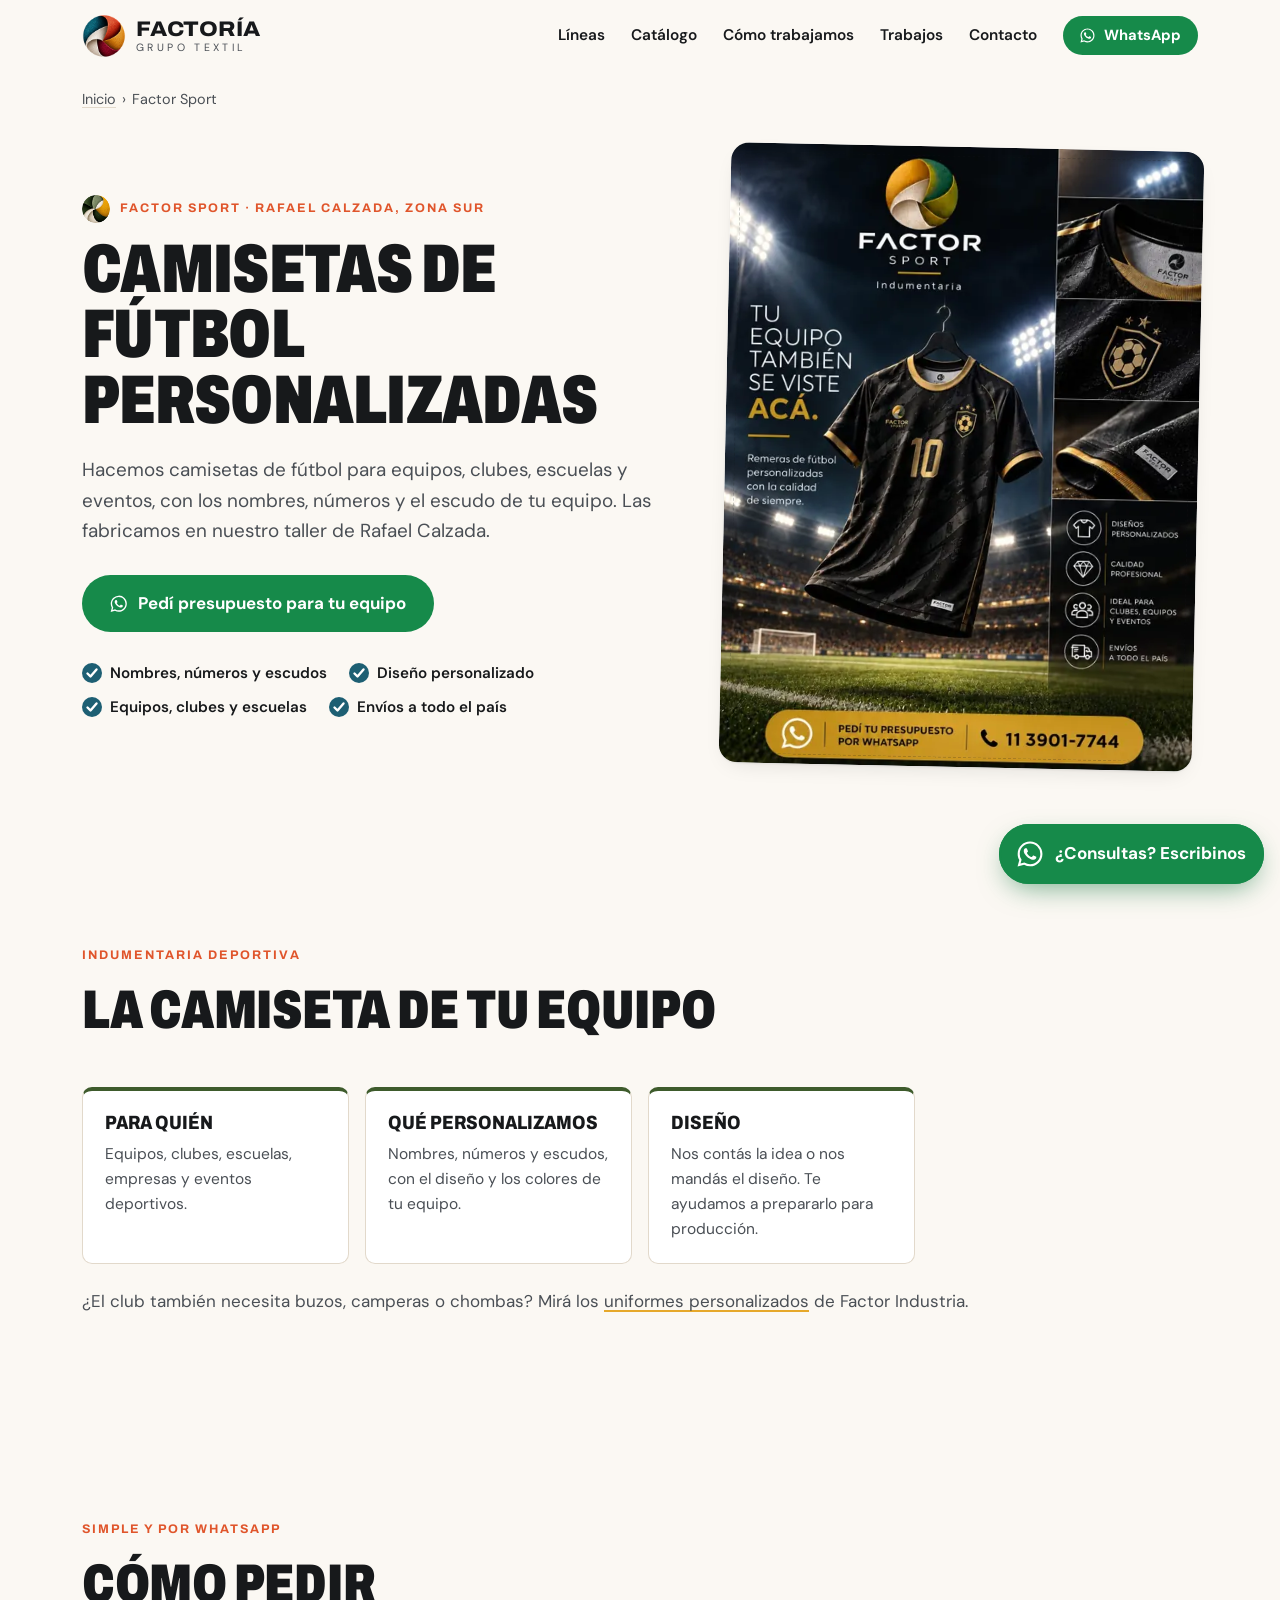
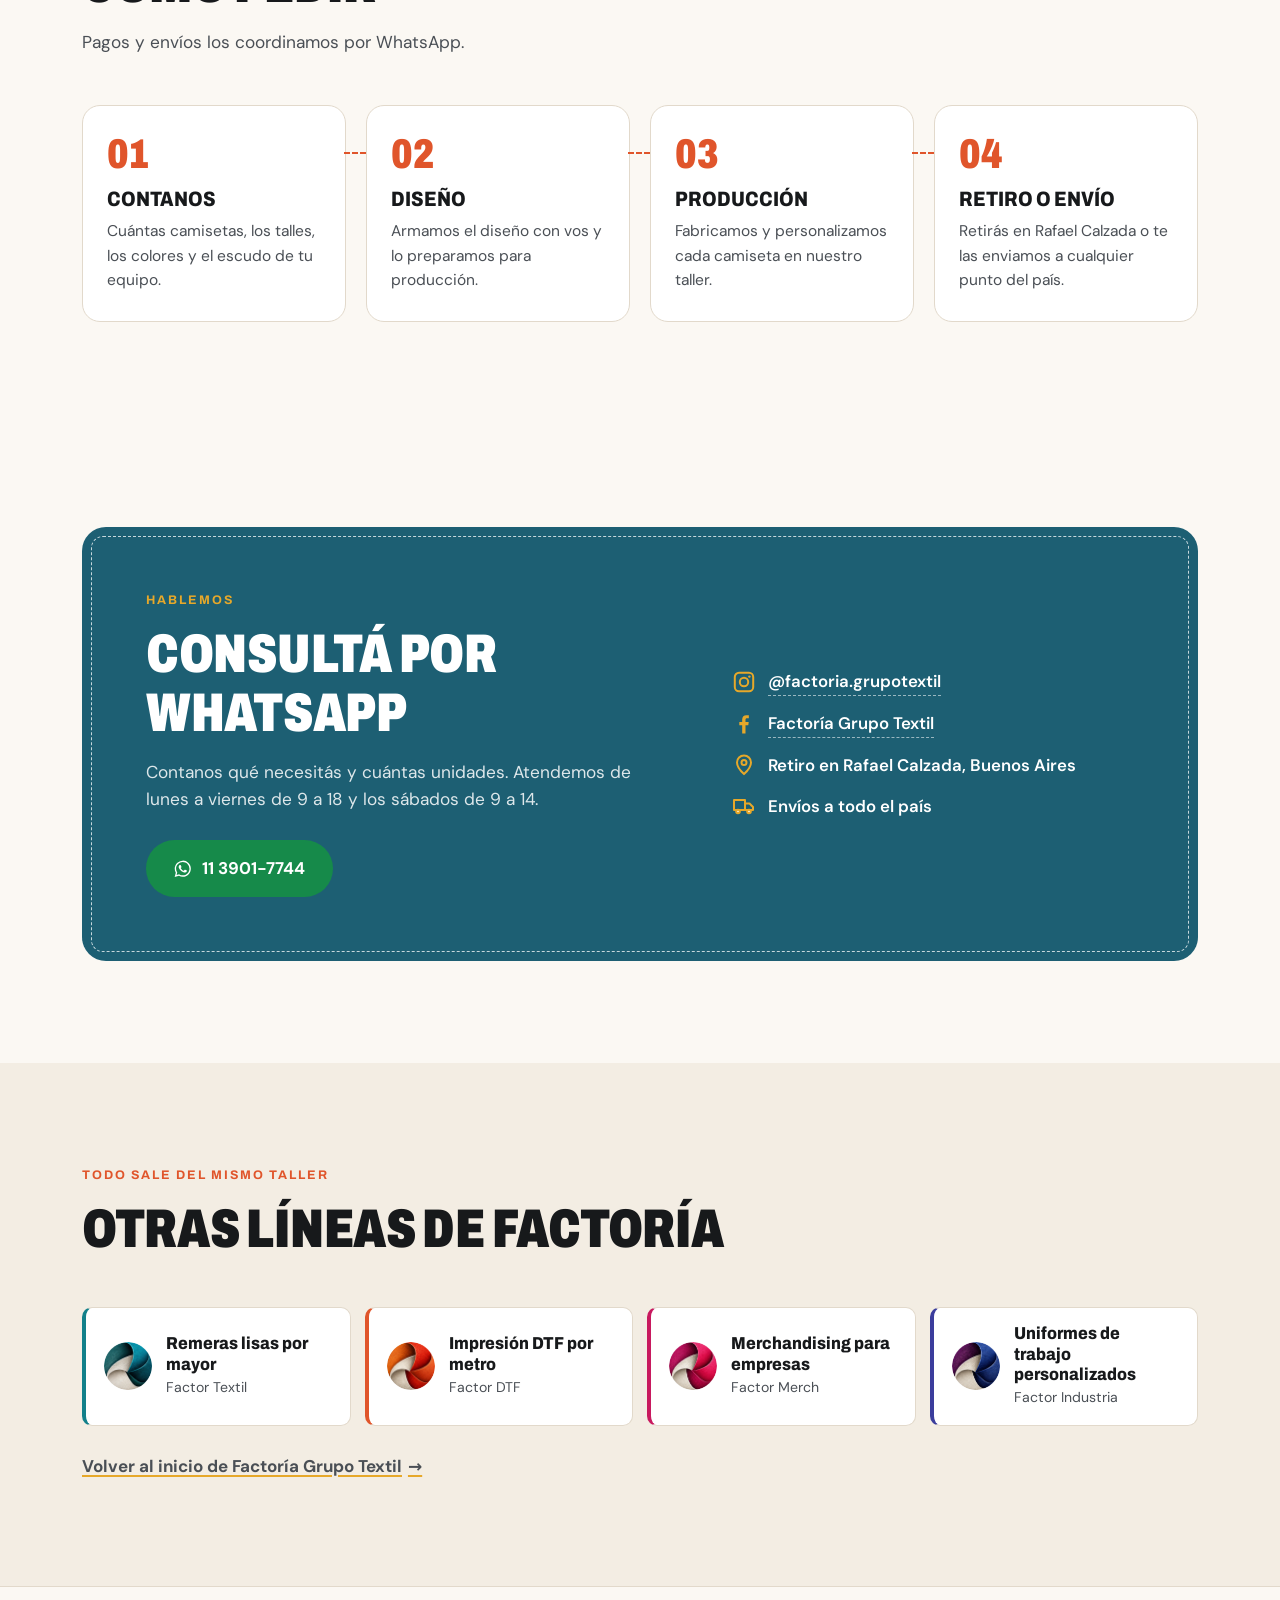
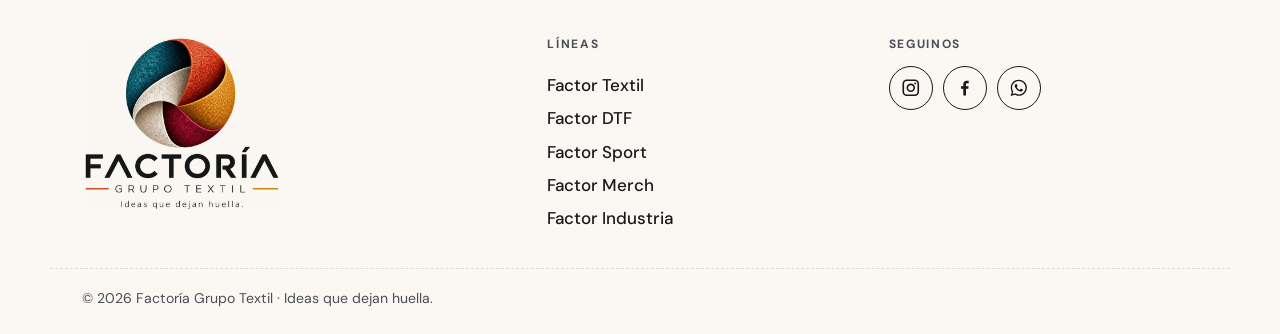
==== commit 19d55bc1: "Horario 9 a 18 / sábados 9 a 14 y dirección del taller - Horario igual al de WhatsApp Business y el " ====
--- a/camisetas-de-futbol-personalizadas.html
+++ b/camisetas-de-futbol-personalizadas.html
@@ -220,7 +220,7 @@
           <div class="contact-copy">
             <p class="eyebrow">Hablemos</p>
             <h2 class="title">Consultá por WhatsApp</h2>
-            <p class="section-lead">Contanos qué necesitás y cuántas unidades. Atendemos de lunes a viernes de 8 a 20 y los sábados de 8 a 14.</p>
+            <p class="section-lead">Contanos qué necesitás y cuántas unidades. Atendemos de lunes a viernes de 9 a 18 y los sábados de 9 a 14.</p>
             <a class="btn btn-wa btn-lg" data-wa="¡Hola! Quiero un presupuesto de camisetas de fútbol para mi equipo (Factor Sport)." href="https://wa.me/5491139017744" target="_blank" rel="noopener"><svg class="ico" aria-hidden="true"><use href="#i-wa"/></svg> 11 3901-7744</a>
           </div>
           <ul class="contact-list">
--- a/css/styles.css
+++ b/css/styles.css
@@ -268,6 +268,7 @@
   display: flex; flex-direction: column; gap: 10px; transition: transform .18s, box-shadow .18s;
 }
 .product:hover { transform: translateY(-2px); box-shadow: var(--shadow); }
+.product[hidden], .btn[hidden] { display: none; }
 .p-cat { font-size: .72rem; font-weight: 700; text-transform: uppercase; letter-spacing: .14em; color: var(--naranja); }
 .p-name { font-family: var(--f-display); font-weight: 800; font-stretch: 90%; font-size: 1.12rem; line-height: 1.2; }
 .p-desc { color: var(--ink-2); font-size: .94rem; }
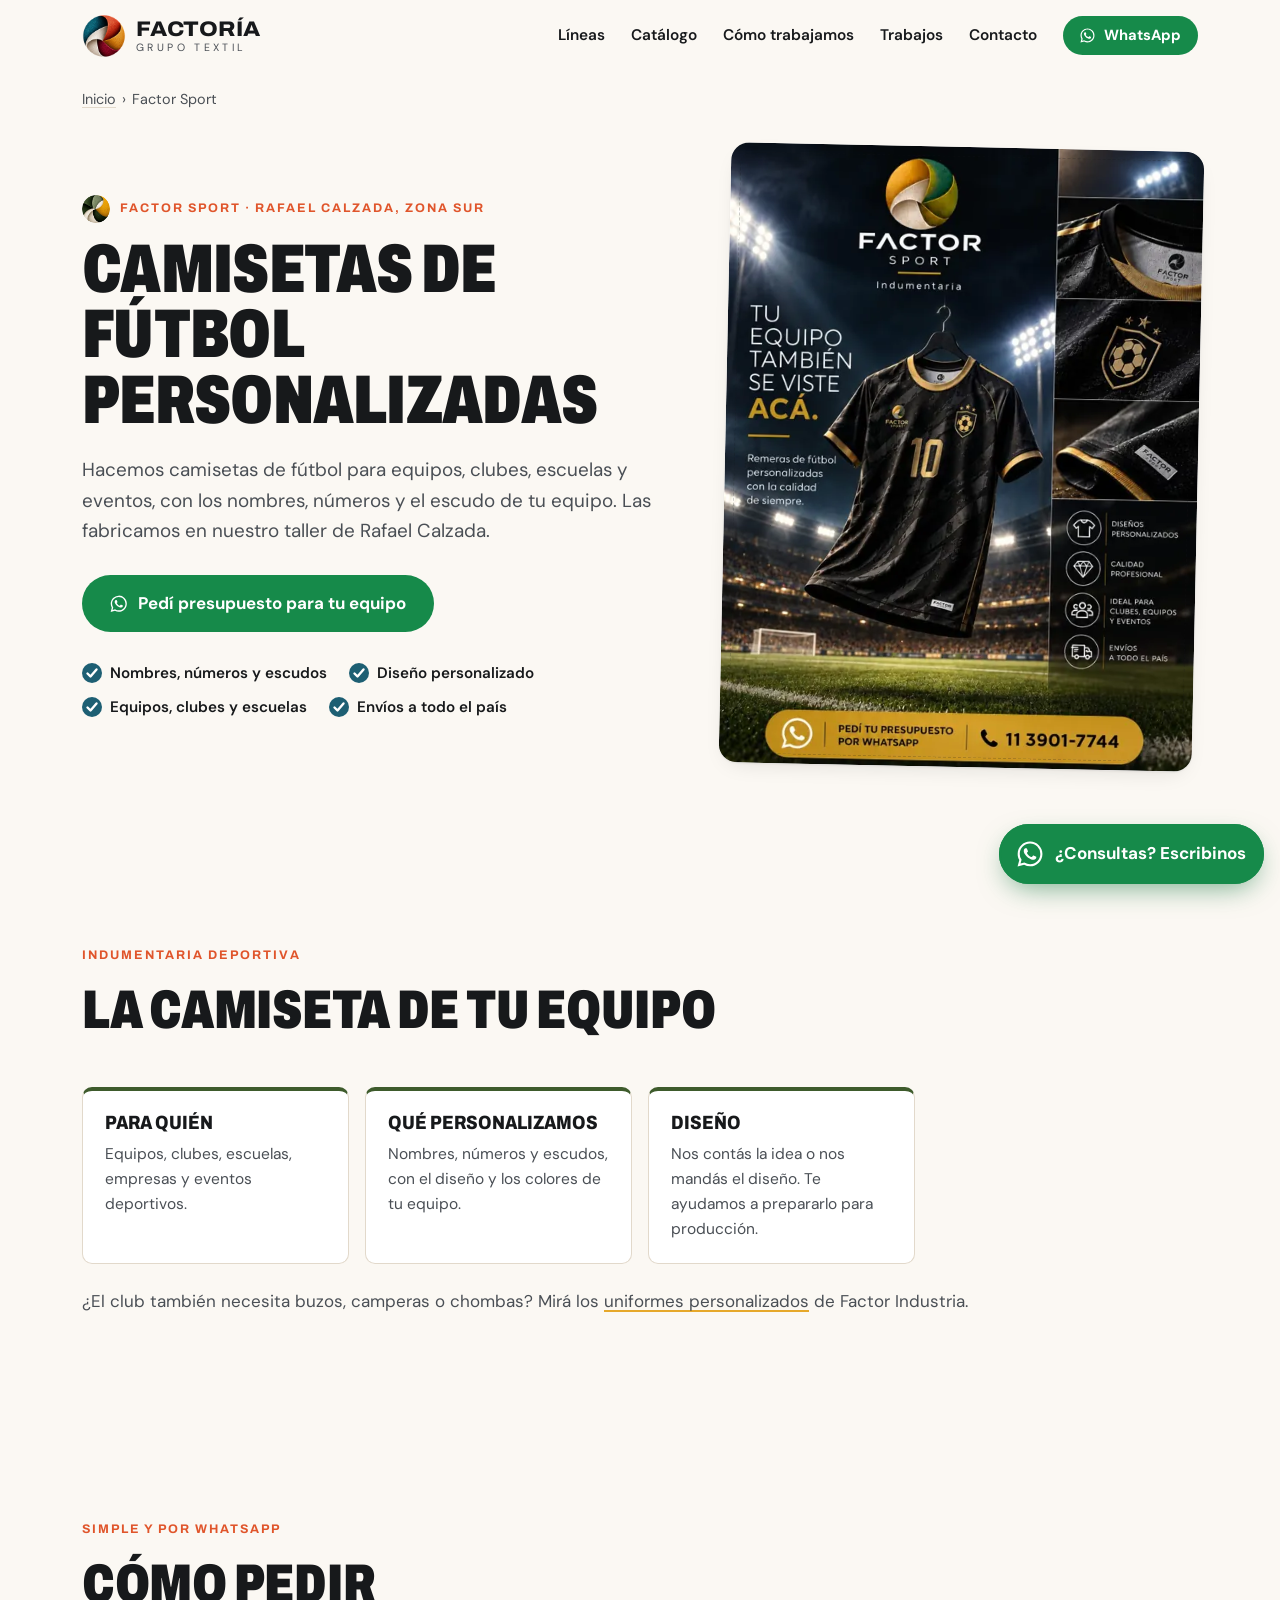
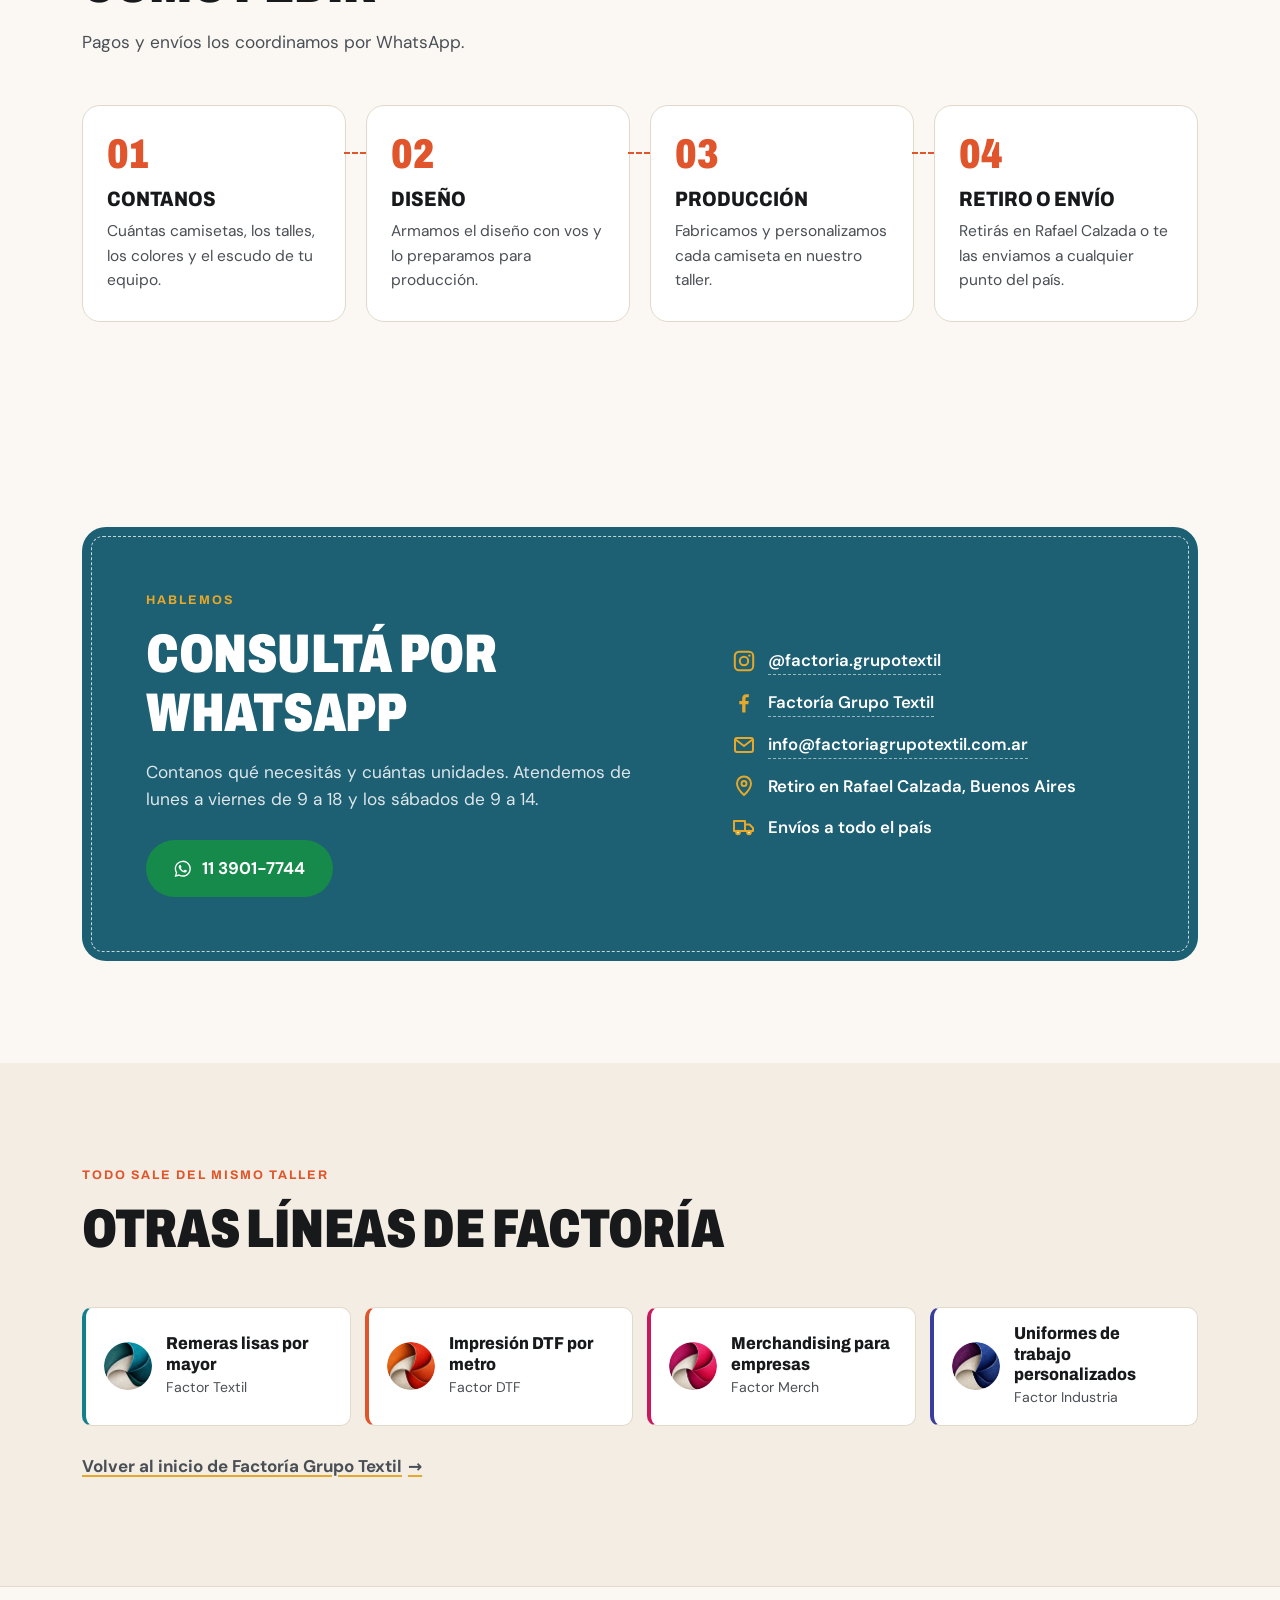
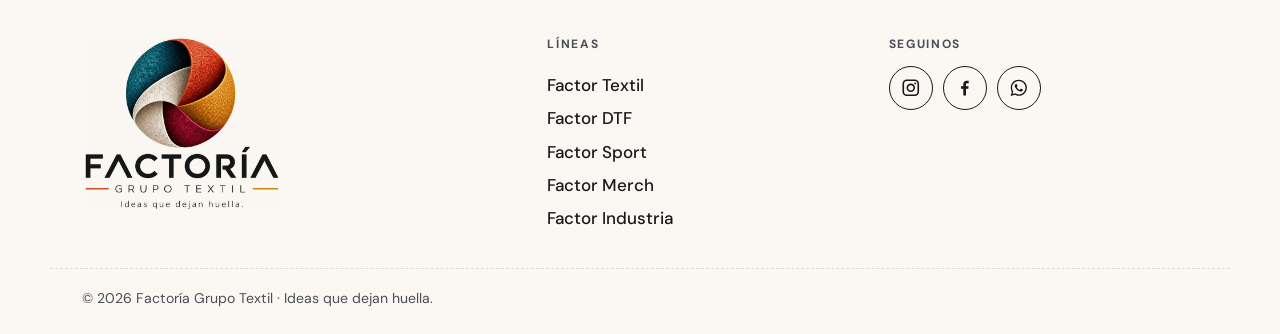
==== commit 398dfee2: "Mail info@ en contacto, JSON-LD y medición email_click - info@factoriagrupotextil.com.ar en el bloqu" ====
--- a/camisetas-de-futbol-personalizadas.html
+++ b/camisetas-de-futbol-personalizadas.html
@@ -233,6 +233,10 @@
               <a href="https://www.facebook.com/Factoria.grupo.textil" target="_blank" rel="noopener">Factoría Grupo Textil</a>
             </li>
             <li>
+              <svg class="ico" aria-hidden="true"><use href="#i-mail"/></svg>
+              <a href="mailto:info@factoriagrupotextil.com.ar">info@factoriagrupotextil.com.ar</a>
+            </li>
+            <li>
               <svg class="ico" aria-hidden="true"><use href="#i-pin"/></svg>
               <span>Retiro en Rafael Calzada, Buenos Aires</span>
             </li>
@@ -309,6 +313,7 @@
     <symbol id="i-ig" viewBox="0 0 24 24"><path fill="none" stroke="currentColor" stroke-width="2" d="M7 2.8h10A4.2 4.2 0 0 1 21.2 7v10a4.2 4.2 0 0 1-4.2 4.2H7A4.2 4.2 0 0 1 2.8 17V7A4.2 4.2 0 0 1 7 2.8Z"/><circle cx="12" cy="12" r="4.2" fill="none" stroke="currentColor" stroke-width="2"/><circle cx="17.4" cy="6.6" r="1.2" fill="currentColor"/></symbol>
     <symbol id="i-fb" viewBox="0 0 24 24"><path fill="currentColor" d="M13.5 21.5v-8.2h2.8l.4-3.3h-3.2V7.9c0-.95.27-1.6 1.63-1.6h1.72V3.37a23 23 0 0 0-2.5-.13c-2.48 0-4.18 1.51-4.18 4.3V10H7.3v3.3h2.87v8.2h3.33Z"/></symbol>
     <symbol id="i-pin" viewBox="0 0 24 24"><path fill="none" stroke="currentColor" stroke-width="2" d="M12 21s-7-6.2-7-11.5A7 7 0 0 1 19 9.5C19 14.8 12 21 12 21Z"/><circle cx="12" cy="9.5" r="2.5" fill="none" stroke="currentColor" stroke-width="2"/></symbol>
+    <symbol id="i-mail" viewBox="0 0 24 24"><rect x="3" y="5" width="18" height="14" rx="2" fill="none" stroke="currentColor" stroke-width="2"/><path d="m3.5 6.5 8.5 6.5 8.5-6.5" fill="none" stroke="currentColor" stroke-width="2" stroke-linejoin="round"/></symbol>
     <symbol id="i-truck" viewBox="0 0 24 24"><path fill="none" stroke="currentColor" stroke-width="2" stroke-linejoin="round" d="M2 6h11v10H2zM13 9.5h4.5L21 13v3h-8z"/><circle cx="6" cy="17.5" r="1.8" fill="#fff" stroke="currentColor" stroke-width="2"/><circle cx="17" cy="17.5" r="1.8" fill="#fff" stroke="currentColor" stroke-width="2"/></symbol>
   </svg>
 
